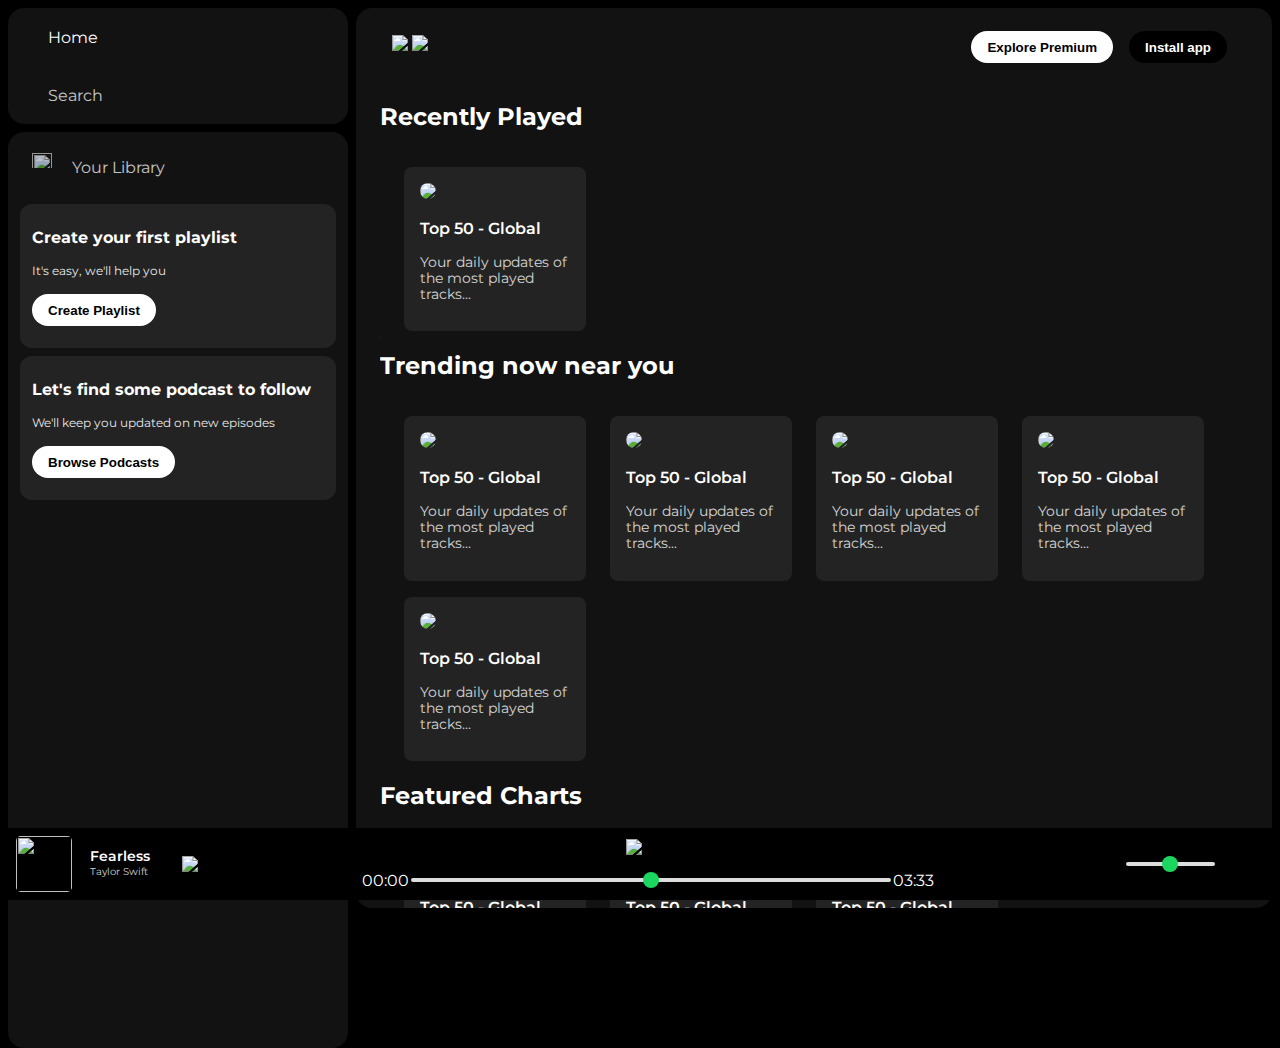
==== index.html @ dc6e7ec8 "Rename spotify_clone.html to index.html" ====
<!DOCTYPE html>
<html lang="en">
<head>
    <meta charset="UTF-8">
    <meta name="viewport" content="width=device-width, initial-scale=1.0">
    <link rel="stylesheet" href="https://cdnjs.cloudflare.com/ajax/libs/font-awesome/6.5.1/css/all.min.css" integrity="sha512-DTOQO9RWCH3ppGqcWaEA1BIZOC6xxalwEsw9c2QQeAIftl+Vegovlnee1c9QX4TctnWMn13TZye+giMm8e2LwA==" crossorigin="anonymous" referrerpolicy="no-referrer" />

    <link rel="icon" href="logo.png">
    <title>Spotify - Web Player: Music for everyone</title>
    <link rel="stylesheet" href="spotify_css.css">
    <link rel="stylesheet" href="style.css">
    <link rel="preconnect" href="https://fonts.googleapis.com">
    <link rel="preconnect" href="https://fonts.gstatic.com" crossorigin>
    <link href="https://fonts.googleapis.com/css2?family=Montserrat:ital,wght@0,300;0,400;0,500;0,600;1,700&display=swap" rel="stylesheet">
    
</head>
<body>
    
    <div class="main">
        <div class="sidebar">
            <div class="nav">
                <div class="nav-option" style="opacity: 1;">
                    <i class="fa-solid fa-house"></i>
                    <a href="#" >Home</a>
                </div>
                <div class="nav-option">
                    <i class="fa-solid fa-magnifying-glass"></i>
                    <a href="#">Search</a>
                </div>
            </div>

            <div class="library">
                <div class="options">
                    <div class="lib-option nav-option">
                        <img src="library_icon.png">
                        <a href="#" >Your Library</a>
                    </div>
                    <div class="icons">
                        <i class="fa-solid fa-plus"></i>
                        <i class="fa-solid fa-arrow-right"></i>
                    </div>
                </div>
                <div class="lib-box">
                    <div class="box">
                        <p class="box-p1">Create your first playlist</p>
                    <p class="box-p2">It's easy, we'll help you</p>
                    <button class="badge">Create Playlist</button>
                    </div>
                    <div class="box">
                        <p class="box-p1">Let's find some podcast to follow </p>
                    <p class="box-p2">We'll keep you updated on new episodes</p>
                    <button class="badge">Browse Podcasts</button>
                    </div>
                </div>
            </div>
        </div>
        <div class="main-content">
            <div class="sticky-nav">
                <div class="sticky-nav-icons">
                    <img src="backward_icon.png" >
                <img src="forward_icon.png" class="hide" >
                </div>

                <div class="sticky-nav-options"> 
                    <button class="badge">Explore Premium</button>
                <button class="badge dark-badge"><i class="fa-regular fa-circle-down"></i>Install app</button>
                <i class="fa-regular fa-user" style="margin-right: 5px;"></i>
                </div>
                
            </div>
            <h2>Recently Played</h2>
            <div class="card-container">
                <div class="card">
                    <img src="card1img.jpeg" class="card-img">
                    <p class="card-title">Top 50 - Global</p>
                    <p class="card-info">Your daily updates of the most played tracks...</p>
                </div>
            </div> 
            <h2>Trending now near you</h2>
            <div class="card-container">
                <div class="card">
                    <img src="card2img.jpeg" class="card-img">
                    <p class="card-title">Top 50 - Global</p>
                    <p class="card-info">Your daily updates of the most played tracks...</p>
                </div>
                <div class="card">
                    <img src="card3img.jpeg" class="card-img">
                    <p class="card-title">Top 50 - Global</p>
                    <p class="card-info">Your daily updates of the most played tracks...</p>
                </div>
                <div class="card">
                    <img src="card4img.jpeg" class="card-img">
                    <p class="card-title">Top 50 - Global</p>
                    <p class="card-info">Your daily updates of the most played tracks...</p>
                </div>

                <div class="card">
                    <img src="card3img.jpeg" class="card-img">
                    <p class="card-title">Top 50 - Global</p>
                    <p class="card-info">Your daily updates of the most played tracks...</p>
                </div>
                <div class="card">
                    <img src="card4img.jpeg" class="card-img">
                    <p class="card-title">Top 50 - Global</p>
                    <p class="card-info">Your daily updates of the most played tracks...</p>
                </div>
                
            </div> 

            <h2>Featured Charts</h2>
            <div class="card-container">
                <div class="card">
                    <img src="card5img.jpeg" class="card-img">
                    <p class="card-title">Top 50 - Global</p>
                    <p class="card-info">Your daily updates of the most played tracks...</p>
                </div>
                <div class="card">
                    <img src="card6img.jpeg" class="card-img">
                    <p class="card-title">Top 50 - Global</p>
                    <p class="card-info">Your daily updates of the most played tracks...</p>
                </div>
                <div class="card">
                    <img src="card1img.jpeg" class="card-img">
                    <p class="card-title">Top 50 - Global</p>
                    <p class="card-info">Your daily updates of the most played tracks...</p>
                </div>
            </div>
            
            <div class="footer">
                <div class="line"> <hr>
                    
                </div>
                <div class="footer-ops">
                    <p class="opts">Legal</p>
                    <p class="opts">Privacy Center</p>
                    <p class="opts">Privacy Policy</p>
                    <p class="opts">Cookies</p>
                    <p class="opts">About Ads</p>
                    <p class="opts">Accessibility</p>
                </div>
                <br><br><br><br><br><br><br><br><br><br>
            </div>


            
        </div>
        <div class="music-player">


            <div class="album">

              
                    <img src="album_picture.jpeg" class="album-img">
             
                <div class="album-info">
                    <a href="#" class="song-name">Fearless</a><br>
                    <a href="#" class="artist-name">Taylor Swift</a>
                    
                </div>
                
                <img src="album_icon1.png" class="like">
              

            </div>

            <div class="player">
                <div class="player-controls">
                    <img src="player_icon1.png" alt="" class="player-control-icon">
                    <img src="player_icon2.png" alt="" class="player-control-icon">
                    <img src="player_icon3.png" class="player-control-icon" style="opacity: 1; height:2rem">
                    <img src="player_icon4.png" alt="" class="player-control-icon">
                    <img src="player_icon5.png" alt="" class="player-control-icon">
                </div>
                <div class="playback-bar">
                    <span class="curr-time">00:00</span>
                    <input type="range" min="0" max="100" step="1" class="progress-bar">
                    <span class="tot-time">03:33</span>
                </div>
            </div> 
            <div class="controls">

                <div class="control-icons">
                    <img src="controls_icon1.png" alt="" class="control-elements" style="height:2rem">
                    <img src="controld_icon2.png" alt="" class="control-elements" style="height:2.4rem">
                    <img src="controls_icon3.png" alt="" class="control-elements" style="height:1.2rem">
                    <img src="controls_icon4.png" alt="" class="control-elements" style="height:0.75rem">
                    <img src="controls_icon5.png" alt="" class="control-elements" style="height:2.5rem">
                    <input type="range" min="0" max="100" step="1" class="progress-bar" style="width: 5.6rem;">
                    <img src="album_icon2.png" alt="" class="control-elements" style="height:2rem">
                    <img src="" alt="" class="control-elements">
                </div>

            </div>
        </div>


    </div>

</body>
</html>
---- spotify_css.css ----
body {
    font-family: 'Montserrat', sans-serif;
    margin: 0;
    background-color: black;
    color: white;
    overflow: hidden;   
}

.main {
    display: flex;
    height: 100vh;
    padding: .5rem;
}

.sidebar {
    background-color:black;
    width: 340px;
    border-radius: 1rem;
    margin-right: 0.5rem;
}

.main-content {
    background-color: #121212;
    flex : 1;
    border-radius: 1rem;
    overflow: auto;
    padding: 0 1.5rem 0 1.5rem ; 
}

.music-player {
    background-color: black;
    position: fixed;
    bottom: 0;
    width: 100%;
    height: 72px;
}

a {
    text-decoration: none;
    color: white;
}

.nav {
    height: 100px;
    background-color: #121212;
    border-radius: 1rem;
    display: flex;
    flex-direction: column;
    justify-content: center;
    padding: 0.5rem 0.75rem;
}

.nav-option {
    line-height: 2.5rem;
    opacity: 0.75;
    padding: 0.5rem 0.75rem;
}
.nav-option:hover {
    opacity: 1;
}
.nav-option i{
    font-size: 1.25rem;
}
.nav-option a{
    font-size: 1rem;
    margin-left: 1rem;
}


.library {
    background-color: #121212;
    border-radius: 1rem;
    height: 100%;
    margin-top: .5rem;
    padding: 0.5rem 0.75rem;
}

.options {
    display: flex;
    justify-content: space-between;
    align-items: center;
}

.lib-option img{
    height: 1.25rem;
    width: 1.25rem;
}

.icons {
    font-size: 1.25rem;
    opacity: 0.7;
    margin-right: 1rem;
    display: flex;
}

.icons i {
    opacity: 0.7;
    margin-right: 1rem;
}

.icons i:hover {
    opacity: 1;
}

.box {
    background-color: #232323;
    height: 8rem;
    border-radius: 0.75rem;
    margin: 0.5rem 0 0.5rem 0;
    padding: 0.5rem .75rem;
    
}

.box-p1 {
    font-size: 1rem;
    font-weight: 700;
    /* height: 10rem; */
}

.box-p2 {
    font-size: 0.75rem;
    opacity: 0.9;
}

.badge {
    background-color: white;
    border: none;
    border-radius: 100px;
    padding: 0.25rem 1rem;
    font-weight: 700;
    margin-top: 0.25rem;
    height: 2rem;
    width: fit-content;
}


.sticky-nav {
    /* width: 100%; */
    position: sticky;
    display: flex;
    top: 0;
    background-color: #121212;
    /* height: 42px; */
    justify-content: space-between;
    align-items: center;
    padding: 1rem 0 1rem 0;
    height: 2.625rem;
    z-index: 10;
}


.sticky-nav-icons {
    margin-left: 0.75rem;
}
.sticky-nav-options {
    display: flex;
    justify-content: center;
    align-items: center;
}

.sticky-nav-options button {
    margin-right: 1rem;
}

.dark-badge {
    background-color: black;
    color: white;
}

@media (max-width : 1024px){
    .hide{
        display: none;
    }
}

.card {
    background-color: #232323;
    width: 150px;
    border-radius: .5rem;
    padding: 1rem;
    margin-left: 1.5rem ;
    margin-top: 1rem ;
}

.card-container {
    display: flex;
    flex-wrap: wrap;
}

.card-img {
    width : 100% ; 
    border-radius: .5rem;
}

.card-title {
    font-weight: 600 ;
}


.card-info {
    font-size: 0.85rem;
    opacity : 0.8 ;
}

/* .footer {
    height : 300px ; 
    display: flex;
    align-items: center;
    justify-content: center;
}

.line {
    width : 90% ; 
    height : 50% ; 
    border-top: 1px solid white ; 
    opacity: 0.4;
} */

.music-player {
    display: flex;
    justify-content: space-between;
    align-items: center;
}

.album {
    height: 100%;
    width: 25%;
    display: flex;
    /* justify-content: space-between; */
    /* margin-left: .5rem; */
    align-items: center;
    /* margin-top: .2rem; */
    
}

.album-info {
    margin-left: .6rem;
}
.album-info a:hover{
    text-decoration: underline;
}
.album-img {
    height: 3.5rem;
    width: 3.5rem;
    border-radius: .3rem;
    margin-left: .5rem;
}

.song-name {
    margin-left: .5rem;
    font-weight: 600;
    font-size: 0.85rem;
}

.artist-name {
    margin-left: .5rem;
    font-size: 0.65rem;
    opacity: .8;
}
.artist-name:hover{
    opacity: 1;
}

.album-info {
    line-height: .9rem;
}
.like {
    margin-left: 2rem;
}

.player {
    width: 50%;
    /* background-color: orange; */
}

.controls {
    width : 25% ; 

    /* background-color: green; */
}


.player-controls{
    display: flex;
    justify-content: center;
    align-items: center;
}


.player-control-icon {
    height: 1rem;
    margin-right: 1.75rem;
    opacity: 0.6;
}
.player-control-icon:hover {
    opacity: 1;
}

.playback-bar {
    display: flex;
    justify-content: center;
    align-items: center;
}

.progress-bar {
    width: 75%;
    appearance: none;
    background-color: transparent;
    cursor: pointer;
}

.progress-bar::-webkit-slider-runnable-track {
    background-color: #ddd;
    border-radius: 100px;
    height: .2rem;
}

.progress-bar::-webkit-slider-thumb {
    appearance: none;
    height: 1rem;
    width: 1rem;
    background-color: #1bd760;
    border-radius: 50%;
    margin-top: -6px;
}

.control-icons {
    display: flex;
    justify-content: space-around;
    align-items: center;
}

.control-elements {
    height: 2rem;
    /* margin-right: 1.75rem; */
    opacity: 0.6;
}

.control-elements:hover {
    opacity: 1;
}

.footer-items {
    display: flex;
    justify-content: center;
    align-items: center;
}

.footer-ops {
    display: flex;
    /* align-items: center;*/
    /* justify-content: space-between;  */
    /* margin-left: 2rem; */
    opacity: 0.7;
    
}

.footer-ops p{
    margin-left : 2rem ;
}

.line {
    /* display: flex;
    align-items: center;
    justify-content: center; */
    margin-top: 3rem;
    opacity: 0.5;
    width: 95%;
}
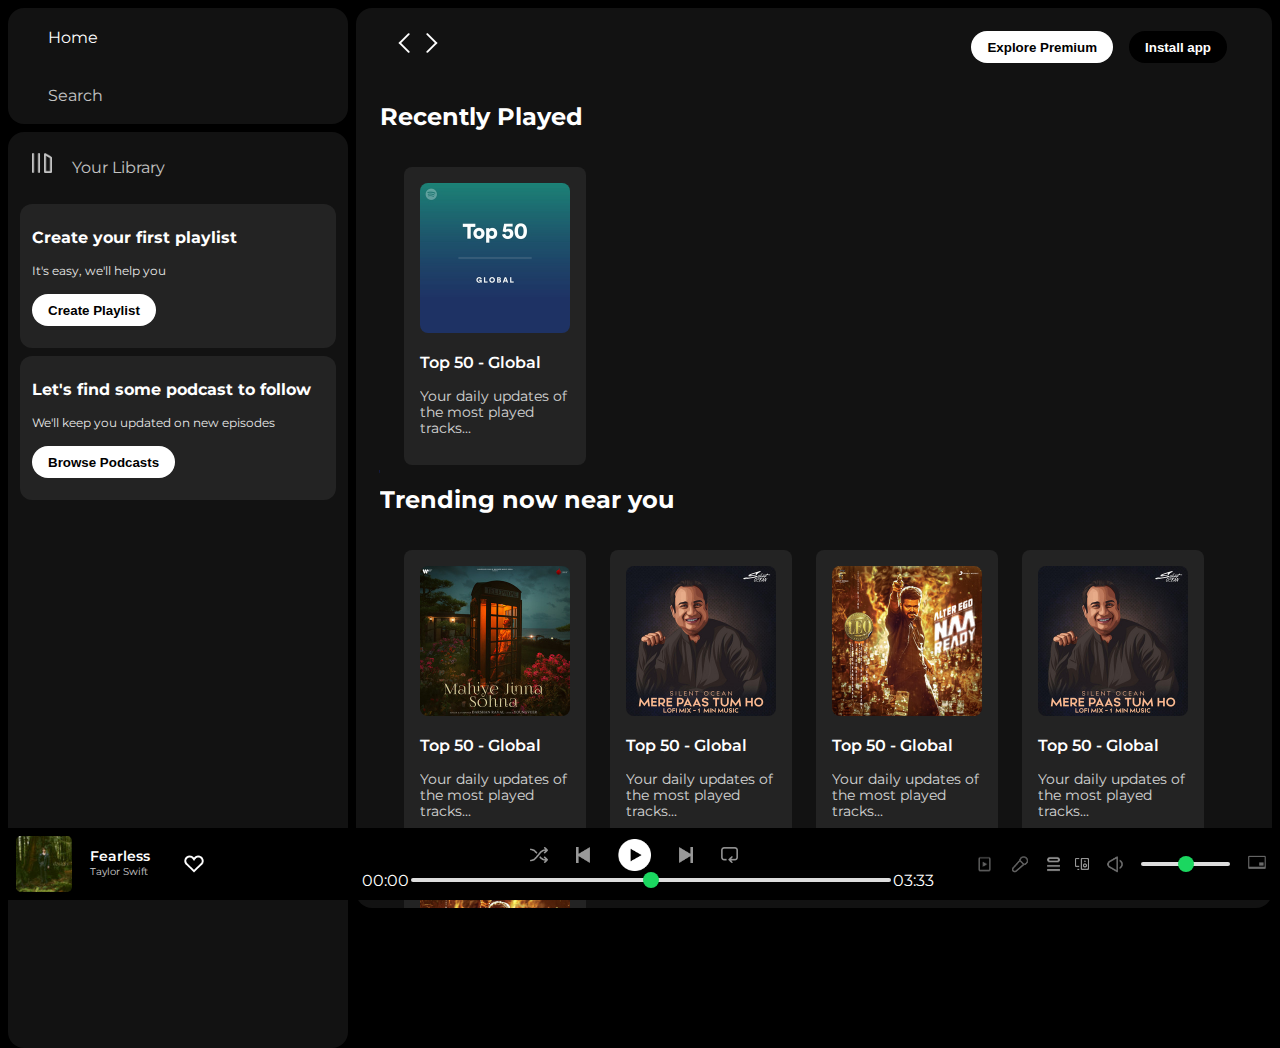
==== commit 3836a317: "image paths modified" ====
--- a/index.html
+++ b/index.html
@@ -5,7 +5,7 @@
     <meta name="viewport" content="width=device-width, initial-scale=1.0">
     <link rel="stylesheet" href="https://cdnjs.cloudflare.com/ajax/libs/font-awesome/6.5.1/css/all.min.css" integrity="sha512-DTOQO9RWCH3ppGqcWaEA1BIZOC6xxalwEsw9c2QQeAIftl+Vegovlnee1c9QX4TctnWMn13TZye+giMm8e2LwA==" crossorigin="anonymous" referrerpolicy="no-referrer" />
 
-    <link rel="icon" href="logo.png">
+    <link rel="icon" href="assets/logo.png">
     <title>Spotify - Web Player: Music for everyone</title>
     <link rel="stylesheet" href="spotify_css.css">
     <link rel="stylesheet" href="style.css">
@@ -32,7 +32,7 @@
             <div class="library">
                 <div class="options">
                     <div class="lib-option nav-option">
-                        <img src="library_icon.png">
+                        <img src="/assets/library_icon.png">
                         <a href="#" >Your Library</a>
                     </div>
                     <div class="icons">
@@ -57,21 +57,21 @@
         <div class="main-content">
             <div class="sticky-nav">
                 <div class="sticky-nav-icons">
-                    <img src="backward_icon.png" >
-                <img src="forward_icon.png" class="hide" >
+                    <img src="/assets/backward_icon.png" >
+                    <img src="/assets/forward_icon.png" class="hide" >
                 </div>
 
                 <div class="sticky-nav-options"> 
                     <button class="badge">Explore Premium</button>
-                <button class="badge dark-badge"><i class="fa-regular fa-circle-down"></i>Install app</button>
-                <i class="fa-regular fa-user" style="margin-right: 5px;"></i>
+                    <button class="badge dark-badge"><i class="fa-regular fa-circle-down"></i>Install app</button>
+                    <i class="fa-regular fa-user" style="margin-right: 5px;"></i>
                 </div>
                 
             </div>
             <h2>Recently Played</h2>
             <div class="card-container">
                 <div class="card">
-                    <img src="card1img.jpeg" class="card-img">
+                    <img src="/assets/card1img.jpeg" class="card-img">
                     <p class="card-title">Top 50 - Global</p>
                     <p class="card-info">Your daily updates of the most played tracks...</p>
                 </div>
@@ -79,28 +79,28 @@
             <h2>Trending now near you</h2>
             <div class="card-container">
                 <div class="card">
-                    <img src="card2img.jpeg" class="card-img">
-                    <p class="card-title">Top 50 - Global</p>
-                    <p class="card-info">Your daily updates of the most played tracks...</p>
-                </div>
-                <div class="card">
-                    <img src="card3img.jpeg" class="card-img">
-                    <p class="card-title">Top 50 - Global</p>
-                    <p class="card-info">Your daily updates of the most played tracks...</p>
-                </div>
-                <div class="card">
-                    <img src="card4img.jpeg" class="card-img">
-                    <p class="card-title">Top 50 - Global</p>
-                    <p class="card-info">Your daily updates of the most played tracks...</p>
-                </div>
-
-                <div class="card">
-                    <img src="card3img.jpeg" class="card-img">
-                    <p class="card-title">Top 50 - Global</p>
-                    <p class="card-info">Your daily updates of the most played tracks...</p>
-                </div>
-                <div class="card">
-                    <img src="card4img.jpeg" class="card-img">
+                    <img src="/assets/card2img.jpeg" class="card-img">
+                    <p class="card-title">Top 50 - Global</p>
+                    <p class="card-info">Your daily updates of the most played tracks...</p>
+                </div>
+                <div class="card">
+                    <img src="/assets/card3img.jpeg" class="card-img">
+                    <p class="card-title">Top 50 - Global</p>
+                    <p class="card-info">Your daily updates of the most played tracks...</p>
+                </div>
+                <div class="card">
+                    <img src="/assets/card4img.jpeg" class="card-img">
+                    <p class="card-title">Top 50 - Global</p>
+                    <p class="card-info">Your daily updates of the most played tracks...</p>
+                </div>
+
+                <div class="card">
+                    <img src="/assets/card3img.jpeg" class="card-img">
+                    <p class="card-title">Top 50 - Global</p>
+                    <p class="card-info">Your daily updates of the most played tracks...</p>
+                </div>
+                <div class="card">
+                    <img src="/assets/card4img.jpeg" class="card-img">
                     <p class="card-title">Top 50 - Global</p>
                     <p class="card-info">Your daily updates of the most played tracks...</p>
                 </div>
@@ -110,17 +110,17 @@
             <h2>Featured Charts</h2>
             <div class="card-container">
                 <div class="card">
-                    <img src="card5img.jpeg" class="card-img">
-                    <p class="card-title">Top 50 - Global</p>
-                    <p class="card-info">Your daily updates of the most played tracks...</p>
-                </div>
-                <div class="card">
-                    <img src="card6img.jpeg" class="card-img">
-                    <p class="card-title">Top 50 - Global</p>
-                    <p class="card-info">Your daily updates of the most played tracks...</p>
-                </div>
-                <div class="card">
-                    <img src="card1img.jpeg" class="card-img">
+                    <img src="/assets/card5img.jpeg" class="card-img">
+                    <p class="card-title">Top 50 - Global</p>
+                    <p class="card-info">Your daily updates of the most played tracks...</p>
+                </div>
+                <div class="card">
+                    <img src="/assets/card6img.jpeg" class="card-img">
+                    <p class="card-title">Top 50 - Global</p>
+                    <p class="card-info">Your daily updates of the most played tracks...</p>
+                </div>
+                <div class="card">
+                    <img src="/assets/card1img.jpeg" class="card-img">
                     <p class="card-title">Top 50 - Global</p>
                     <p class="card-info">Your daily updates of the most played tracks...</p>
                 </div>
@@ -150,7 +150,7 @@
             <div class="album">
 
               
-                    <img src="album_picture.jpeg" class="album-img">
+                    <img src="/assets/album_picture.jpeg" class="album-img">
              
                 <div class="album-info">
                     <a href="#" class="song-name">Fearless</a><br>
@@ -158,18 +158,18 @@
                     
                 </div>
                 
-                <img src="album_icon1.png" class="like">
+                <img src="/assets/album_icon1.png" class="like">
               
 
             </div>
 
             <div class="player">
                 <div class="player-controls">
-                    <img src="player_icon1.png" alt="" class="player-control-icon">
-                    <img src="player_icon2.png" alt="" class="player-control-icon">
-                    <img src="player_icon3.png" class="player-control-icon" style="opacity: 1; height:2rem">
-                    <img src="player_icon4.png" alt="" class="player-control-icon">
-                    <img src="player_icon5.png" alt="" class="player-control-icon">
+                    <img src="/assets/player_icon1.png" alt="" class="player-control-icon">
+                    <img src="/assets/player_icon2.png" alt="" class="player-control-icon">
+                    <img src="/assets/player_icon3.png" class="player-control-icon" style="opacity: 1; height:2rem">
+                    <img src="/assets/player_icon4.png" alt="" class="player-control-icon">
+                    <img src="/assets/player_icon5.png" alt="" class="player-control-icon">
                 </div>
                 <div class="playback-bar">
                     <span class="curr-time">00:00</span>
@@ -180,13 +180,13 @@
             <div class="controls">
 
                 <div class="control-icons">
-                    <img src="controls_icon1.png" alt="" class="control-elements" style="height:2rem">
-                    <img src="controld_icon2.png" alt="" class="control-elements" style="height:2.4rem">
-                    <img src="controls_icon3.png" alt="" class="control-elements" style="height:1.2rem">
-                    <img src="controls_icon4.png" alt="" class="control-elements" style="height:0.75rem">
-                    <img src="controls_icon5.png" alt="" class="control-elements" style="height:2.5rem">
+                    <img src="/assets/controls_icon1.png" alt="" class="control-elements" style="height:2rem">
+                    <img src="/assets/controld_icon2.png" alt="" class="control-elements" style="height:2.4rem">
+                    <img src="/assets/controls_icon3.png" alt="" class="control-elements" style="height:1.2rem">
+                    <img src="/assets/controls_icon4.png" alt="" class="control-elements" style="height:0.75rem">
+                    <img src="/assets/controls_icon5.png" alt="" class="control-elements" style="height:2.5rem">
                     <input type="range" min="0" max="100" step="1" class="progress-bar" style="width: 5.6rem;">
-                    <img src="album_icon2.png" alt="" class="control-elements" style="height:2rem">
+                    <img src="/assets/album_icon2.png" alt="" class="control-elements" style="height:2rem">
                     <img src="" alt="" class="control-elements">
                 </div>
 
--- a/style.css
+++ b/style.css
@@ -0,0 +1,369 @@
+body {
+    font-family: 'Montserrat', sans-serif;
+    margin: 0;
+    background-color: black;
+    color: white;
+    overflow: hidden;   
+}
+
+.main {
+    display: flex;
+    height: 100vh;
+    padding: .5rem;
+}
+
+.sidebar {
+    background-color:black;
+    width: 340px;
+    border-radius: 1rem;
+    margin-right: 0.5rem;
+}
+
+.main-content {
+    background-color: #121212;
+    flex : 1;
+    border-radius: 1rem;
+    overflow: auto;
+    padding: 0 1.5rem 0 1.5rem ; 
+}
+
+.music-player {
+    background-color: black;
+    position: fixed;
+    bottom: 0;
+    width: 100%;
+    height: 72px;
+}
+
+a {
+    text-decoration: none;
+    color: white;
+}
+
+.nav {
+    height: 100px;
+    background-color: #121212;
+    border-radius: 1rem;
+    display: flex;
+    flex-direction: column;
+    justify-content: center;
+    padding: 0.5rem 0.75rem;
+}
+
+.nav-option {
+    line-height: 2.5rem;
+    opacity: 0.75;
+    padding: 0.5rem 0.75rem;
+}
+.nav-option:hover {
+    opacity: 1;
+}
+.nav-option i{
+    font-size: 1.25rem;
+}
+.nav-option a{
+    font-size: 1rem;
+    margin-left: 1rem;
+}
+
+
+.library {
+    background-color: #121212;
+    border-radius: 1rem;
+    height: 100%;
+    margin-top: .5rem;
+    padding: 0.5rem 0.75rem;
+}
+
+.options {
+    display: flex;
+    justify-content: space-between;
+    align-items: center;
+}
+
+.lib-option img{
+    height: 1.25rem;
+    width: 1.25rem;
+}
+
+.icons {
+    font-size: 1.25rem;
+    opacity: 0.7;
+    margin-right: 1rem;
+    display: flex;
+}
+
+.icons i {
+    opacity: 0.7;
+    margin-right: 1rem;
+}
+
+.icons i:hover {
+    opacity: 1;
+}
+
+.box {
+    background-color: #232323;
+    height: 8rem;
+    border-radius: 0.75rem;
+    margin: 0.5rem 0 0.5rem 0;
+    padding: 0.5rem .75rem;
+    
+}
+
+.box-p1 {
+    font-size: 1rem;
+    font-weight: 700;
+    /* height: 10rem; */
+}
+
+.box-p2 {
+    font-size: 0.75rem;
+    opacity: 0.9;
+}
+
+.badge {
+    background-color: white;
+    border: none;
+    border-radius: 100px;
+    padding: 0.25rem 1rem;
+    font-weight: 700;
+    margin-top: 0.25rem;
+    height: 2rem;
+    width: fit-content;
+}
+
+
+.sticky-nav {
+    /* width: 100%; */
+    position: sticky;
+    display: flex;
+    top: 0;
+    background-color: #121212;
+    /* height: 42px; */
+    justify-content: space-between;
+    align-items: center;
+    padding: 1rem 0 1rem 0;
+    height: 2.625rem;
+    z-index: 10;
+}
+
+
+.sticky-nav-icons {
+    margin-left: 0.75rem;
+}
+.sticky-nav-options {
+    display: flex;
+    justify-content: center;
+    align-items: center;
+}
+
+.sticky-nav-options button {
+    margin-right: 1rem;
+}
+
+.dark-badge {
+    background-color: black;
+    color: white;
+}
+
+@media (max-width : 1024px){
+    .hide{
+        display: none;
+    }
+}
+
+.card {
+    background-color: #232323;
+    width: 150px;
+    border-radius: .5rem;
+    padding: 1rem;
+    margin-left: 1.5rem ;
+    margin-top: 1rem ;
+}
+
+.card-container {
+    display: flex;
+    flex-wrap: wrap;
+}
+
+.card-img {
+    width : 100% ; 
+    border-radius: .5rem;
+}
+
+.card-title {
+    font-weight: 600 ;
+}
+
+
+.card-info {
+    font-size: 0.85rem;
+    opacity : 0.8 ;
+}
+
+/* .footer {
+    height : 300px ; 
+    display: flex;
+    align-items: center;
+    justify-content: center;
+}
+
+.line {
+    width : 90% ; 
+    height : 50% ; 
+    border-top: 1px solid white ; 
+    opacity: 0.4;
+} */
+
+.music-player {
+    display: flex;
+    justify-content: space-between;
+    align-items: center;
+}
+
+.album {
+    height: 100%;
+    width: 25%;
+    display: flex;
+    /* justify-content: space-between; */
+    /* margin-left: .5rem; */
+    align-items: center;
+    /* margin-top: .2rem; */
+    
+}
+
+.album-info {
+    margin-left: .6rem;
+}
+.album-info a:hover{
+    text-decoration: underline;
+}
+.album-img {
+    height: 3.5rem;
+    width: 3.5rem;
+    border-radius: .3rem;
+    margin-left: .5rem;
+}
+
+.song-name {
+    margin-left: .5rem;
+    font-weight: 600;
+    font-size: 0.85rem;
+}
+
+.artist-name {
+    margin-left: .5rem;
+    font-size: 0.65rem;
+    opacity: .8;
+}
+.artist-name:hover{
+    opacity: 1;
+}
+
+.album-info {
+    line-height: .9rem;
+}
+.like {
+    margin-left: 2rem;
+}
+
+.player {
+    width: 50%;
+    /* background-color: orange; */
+}
+
+.controls {
+    width : 25% ; 
+
+    /* background-color: green; */
+}
+
+
+.player-controls{
+    display: flex;
+    justify-content: center;
+    align-items: center;
+}
+
+
+.player-control-icon {
+    height: 1rem;
+    margin-right: 1.75rem;
+    opacity: 0.6;
+}
+.player-control-icon:hover {
+    opacity: 1;
+}
+
+.playback-bar {
+    display: flex;
+    justify-content: center;
+    align-items: center;
+}
+
+.progress-bar {
+    width: 75%;
+    appearance: none;
+    background-color: transparent;
+    cursor: pointer;
+}
+
+.progress-bar::-webkit-slider-runnable-track {
+    background-color: #ddd;
+    border-radius: 100px;
+    height: .2rem;
+}
+
+.progress-bar::-webkit-slider-thumb {
+    appearance: none;
+    height: 1rem;
+    width: 1rem;
+    background-color: #1bd760;
+    border-radius: 50%;
+    margin-top: -6px;
+}
+
+.control-icons {
+    display: flex;
+    justify-content: space-around;
+    align-items: center;
+}
+
+.control-elements {
+    height: 2rem;
+    /* margin-right: 1.75rem; */
+    opacity: 0.6;
+}
+
+.control-elements:hover {
+    opacity: 1;
+}
+
+.footer-items {
+    display: flex;
+    justify-content: center;
+    align-items: center;
+}
+
+.footer-ops {
+    display: flex;
+    /* align-items: center;*/
+    /* justify-content: space-between;  */
+    /* margin-left: 2rem; */
+    opacity: 0.7;
+    
+}
+
+.footer-ops p{
+    margin-left : 2rem ;
+}
+
+.line {
+    /* display: flex;
+    align-items: center;
+    justify-content: center; */
+    margin-top: 3rem;
+    opacity: 0.5;
+    width: 95%;
+}
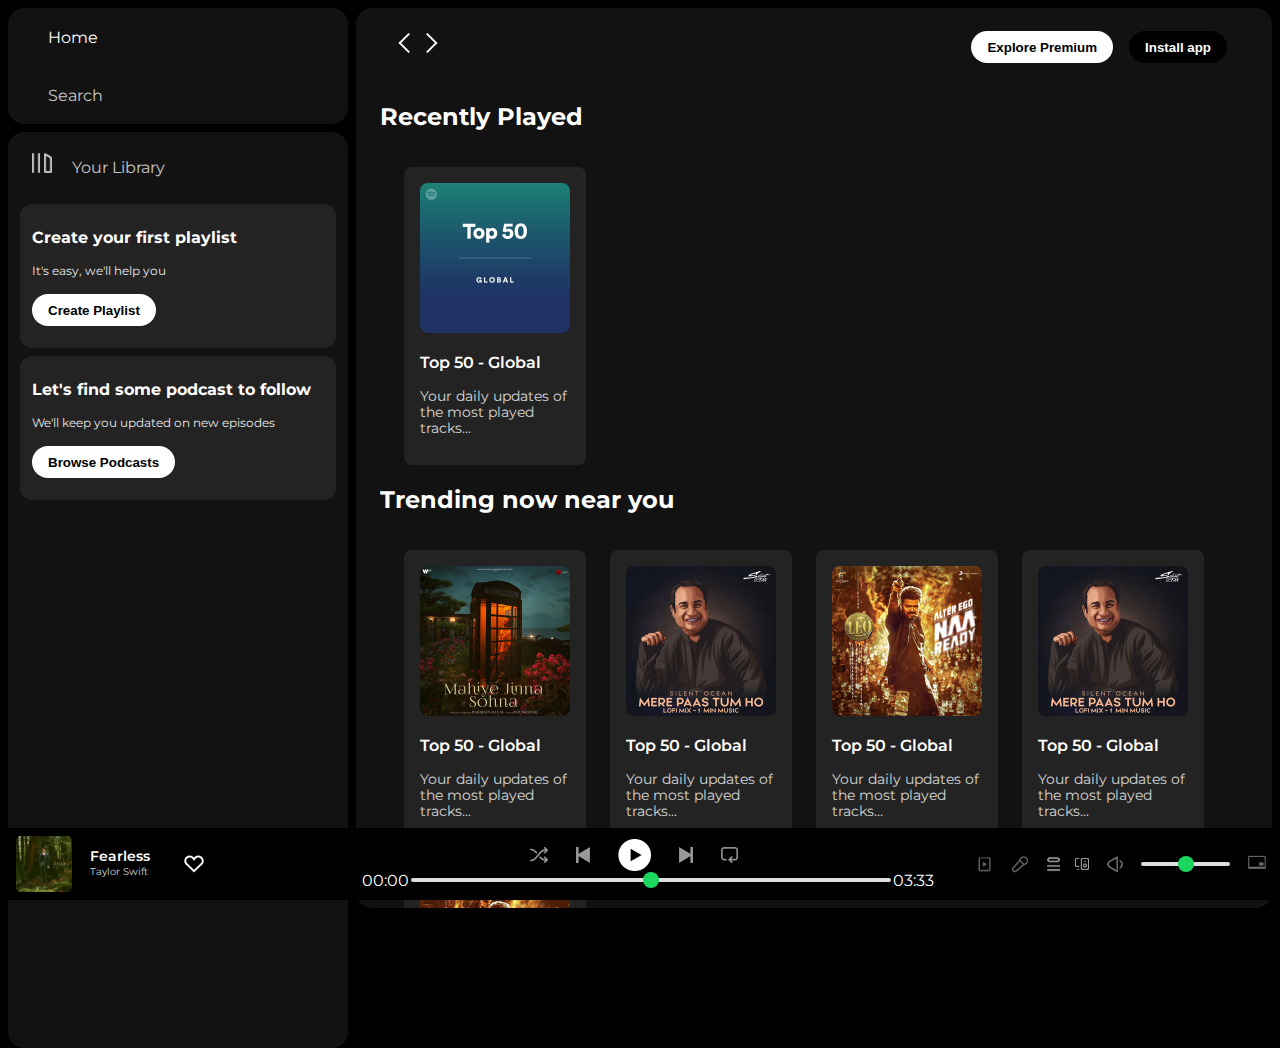
==== commit eff9e8f8: "Added index.html" ====
--- a/index.html
+++ b/index.html
@@ -197,4 +197,4 @@
     </div>
 
 </body>
-</html>
+</html > 
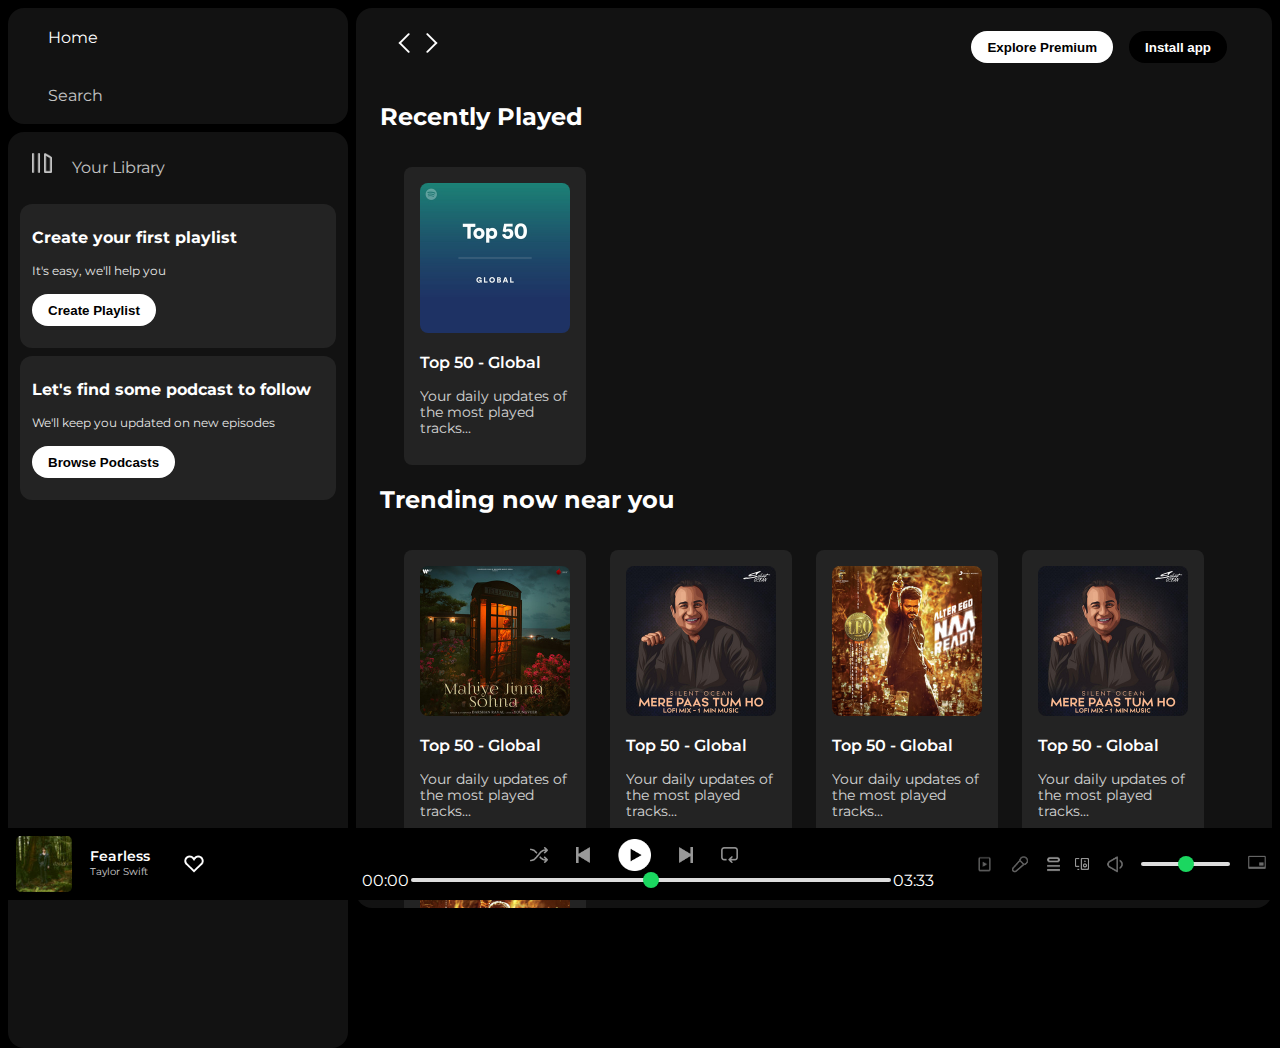
==== commit 166891dc: "Added index.html" ====
--- a/index.html
+++ b/index.html
@@ -197,4 +197,4 @@
     </div>
 
 </body>
-</html > 
+</html>
